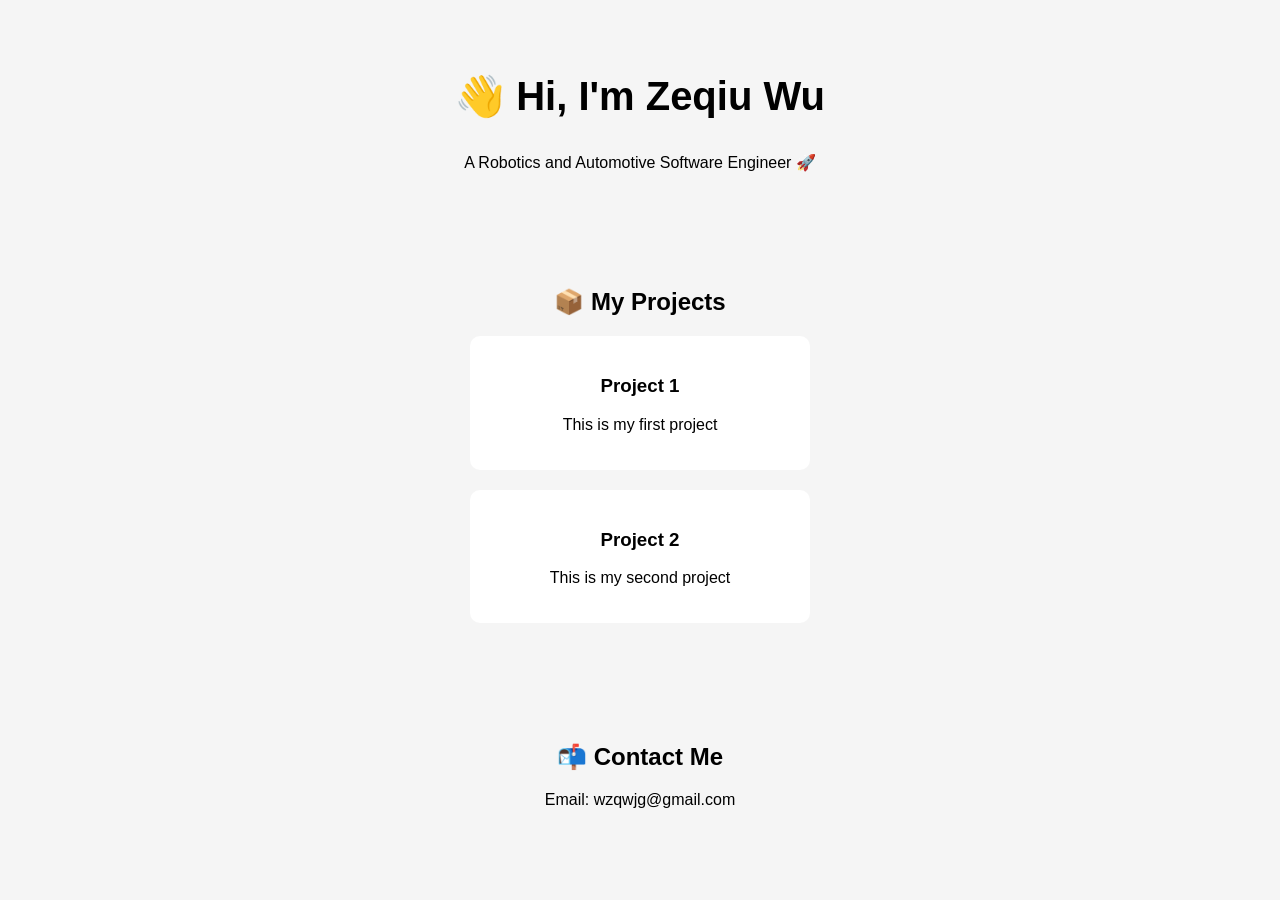
==== index.html @ 71a29bc9 "Add files via upload" ====
<!DOCTYPE html>
<html>
<head>
  <meta charset="UTF-8">
  <title>My Portfolio</title>
  <link rel="stylesheet" href="style.css">
</head>

<body>

  <!-- 个人介绍 -->
  <section>
    <h1>👋 Hi, I'm Zeqiu Wu</h1>
    <p>A Robotics and Automotive Software Engineer 🚀</p>
  </section>

  <!-- 项目展示 -->
  <section>
    <h2>📦 My Projects</h2>

    <div class="project">
      <h3>Project 1</h3>
      <p>This is my first project</p>
    </div>

    <div class="project">
      <h3>Project 2</h3>
      <p>This is my second project</p>
    </div>

  </section>

  <!-- 联系方式 -->
  <section>
    <h2>📬 Contact Me</h2>
    <p>Email: wzqwjg@gmail.com</p>
  </section>

</body>
</html>
---- style.css ----
body {
  font-family: Arial, sans-serif;
  margin: 0;
  background-color: #f5f5f5;
}

/* 每个区块 */
section {
  padding: 40px;
  text-align: center;
}

/* 标题 */
h1 {
  font-size: 40px;
}

h2 {
  margin-top: 20px;
}

/* 项目卡片 */
.project {
  background: white;
  margin: 20px auto;
  padding: 20px;
  width: 300px;
  border-radius: 10px;
}
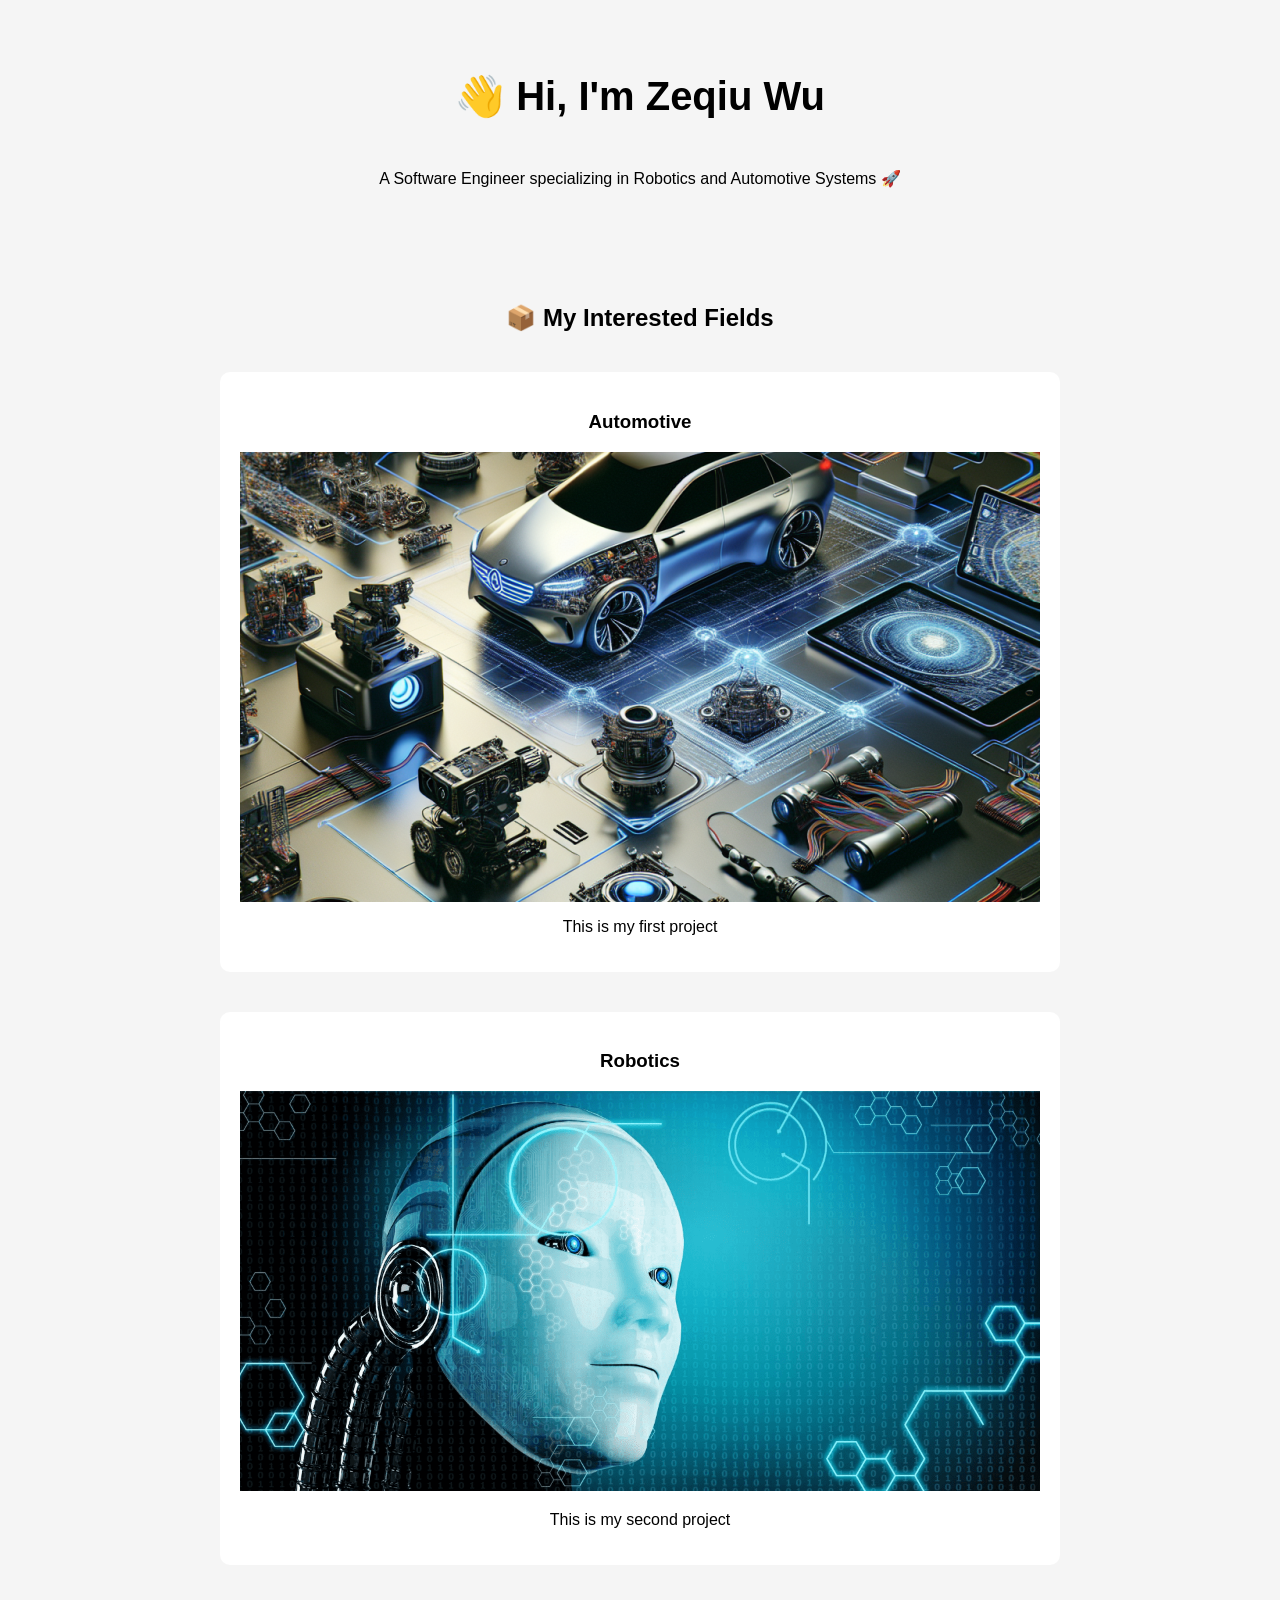
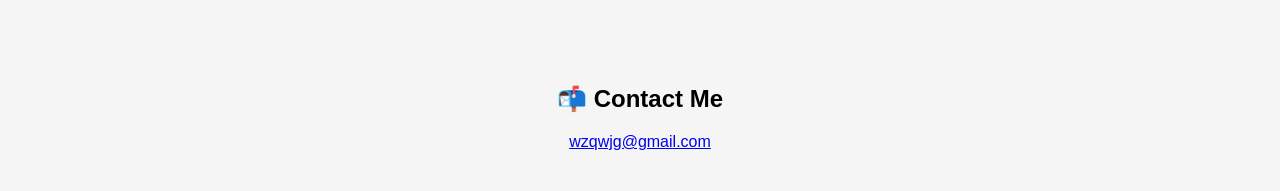
==== commit 21f0a6f9: "Add PICUTRE Version 1.1: add picture on the home page" ====
--- a/index.html
+++ b/index.html
@@ -1,5 +1,6 @@
 <!DOCTYPE html>
 <html>
+
 <head>
   <meta charset="UTF-8">
   <title>My Portfolio</title>
@@ -11,20 +12,26 @@
   <!-- 个人介绍 -->
   <section>
     <h1>👋 Hi, I'm Zeqiu Wu</h1>
-    <p>A Robotics and Automotive Software Engineer 🚀</p>
+    <p>A Software Engineer specializing in Robotics and Automotive Systems 🚀</p>
   </section>
 
   <!-- 项目展示 -->
   <section>
-    <h2>📦 My Projects</h2>
+    <h2>📦 My Interested Fields</h2>
 
     <div class="project">
-      <h3>Project 1</h3>
+      <h3>Automotive</h3>
+      <!--div class="image-container"-->
+        <img src="images/Automotive.png" alt="Automotive">
+      <!--/div-->
       <p>This is my first project</p>
     </div>
 
     <div class="project">
-      <h3>Project 2</h3>
+      <h3>Robotics</h3>
+      <div class="image-container">
+        <img src="images/Robotics.png" alt="Robotics">
+      </div>
       <p>This is my second project</p>
     </div>
 
@@ -33,8 +40,9 @@
   <!-- 联系方式 -->
   <section>
     <h2>📬 Contact Me</h2>
-    <p>Email: wzqwjg@gmail.com</p>
+    <a href="mailto:wzqwjg@gmail.com">wzqwjg@gmail.com</a>
   </section>
 
 </body>
+
 </html>
--- a/style.css
+++ b/style.css
@@ -8,6 +8,9 @@
 section {
   padding: 40px;
   text-align: center;
+  display: flex;
+  flex-direction: column;
+  align-items: center;
 }
 
 /* 标题 */
@@ -24,6 +27,20 @@
   background: white;
   margin: 20px auto;
   padding: 20px;
-  width: 300px;
   border-radius: 10px;
+  display: flex;
+  justify-content: center;
+  align-items: center;
+  flex-direction: column;
+  max-width: 800px;
+}
+
+.image-container {
+  object-fit: contain;
+  object-position: 50% 50%;
+}
+
+.image-container img {
+  width: 100%;
+  height: 100%;
 }
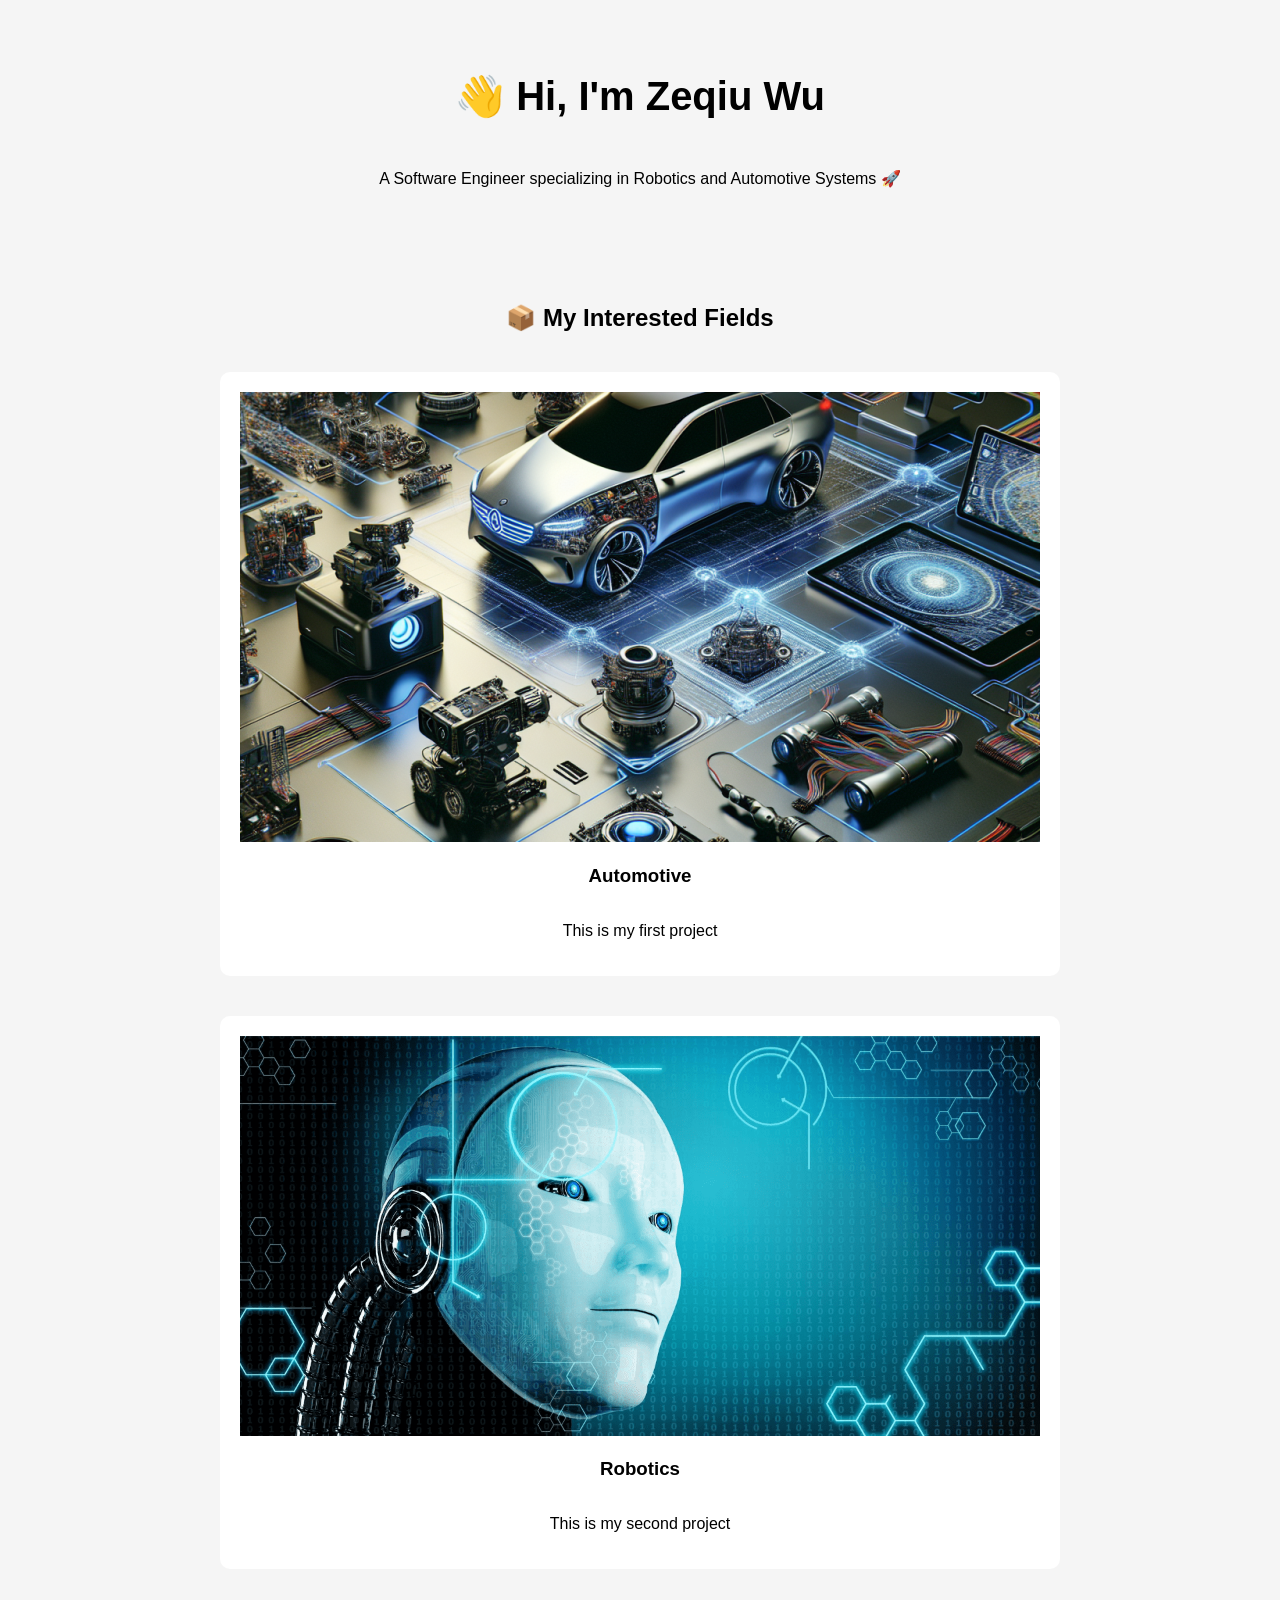
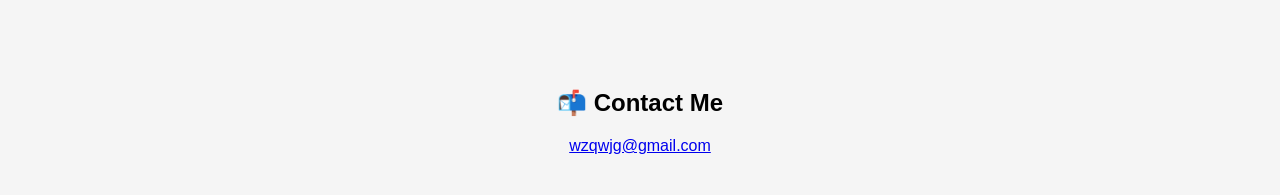
==== commit 74df627e: "add sub webpage version 1.2 add sub web page" ====
--- a/index.html
+++ b/index.html
@@ -20,18 +20,22 @@
     <h2>📦 My Interested Fields</h2>
 
     <div class="project">
-      <h3>Automotive</h3>
-      <!--div class="image-container"-->
-        <img src="images/Automotive.png" alt="Automotive">
-      <!--/div-->
+      <a href="automotive.html">
+        <div class="image-container">
+          <img src="images/Automotive.png" alt="Automotive">
+        </div>
+        <h3>Automotive</h3>
+      </a>
       <p>This is my first project</p>
     </div>
 
     <div class="project">
-      <h3>Robotics</h3>
-      <div class="image-container">
-        <img src="images/Robotics.png" alt="Robotics">
-      </div>
+      <a href="robotics.html">
+        <div class="image-container">
+          <img src="images/Robotics.png" alt="Robotics">
+        </div>
+        <h3>Robotics</h3>
+      </a>
       <p>This is my second project</p>
     </div>
 
--- a/style.css
+++ b/style.css
@@ -43,4 +43,10 @@
 .image-container img {
   width: 100%;
   height: 100%;
-}+}
+
+.project a {
+  text-decoration: none;
+  color: inherit;
+  display: block;
+}
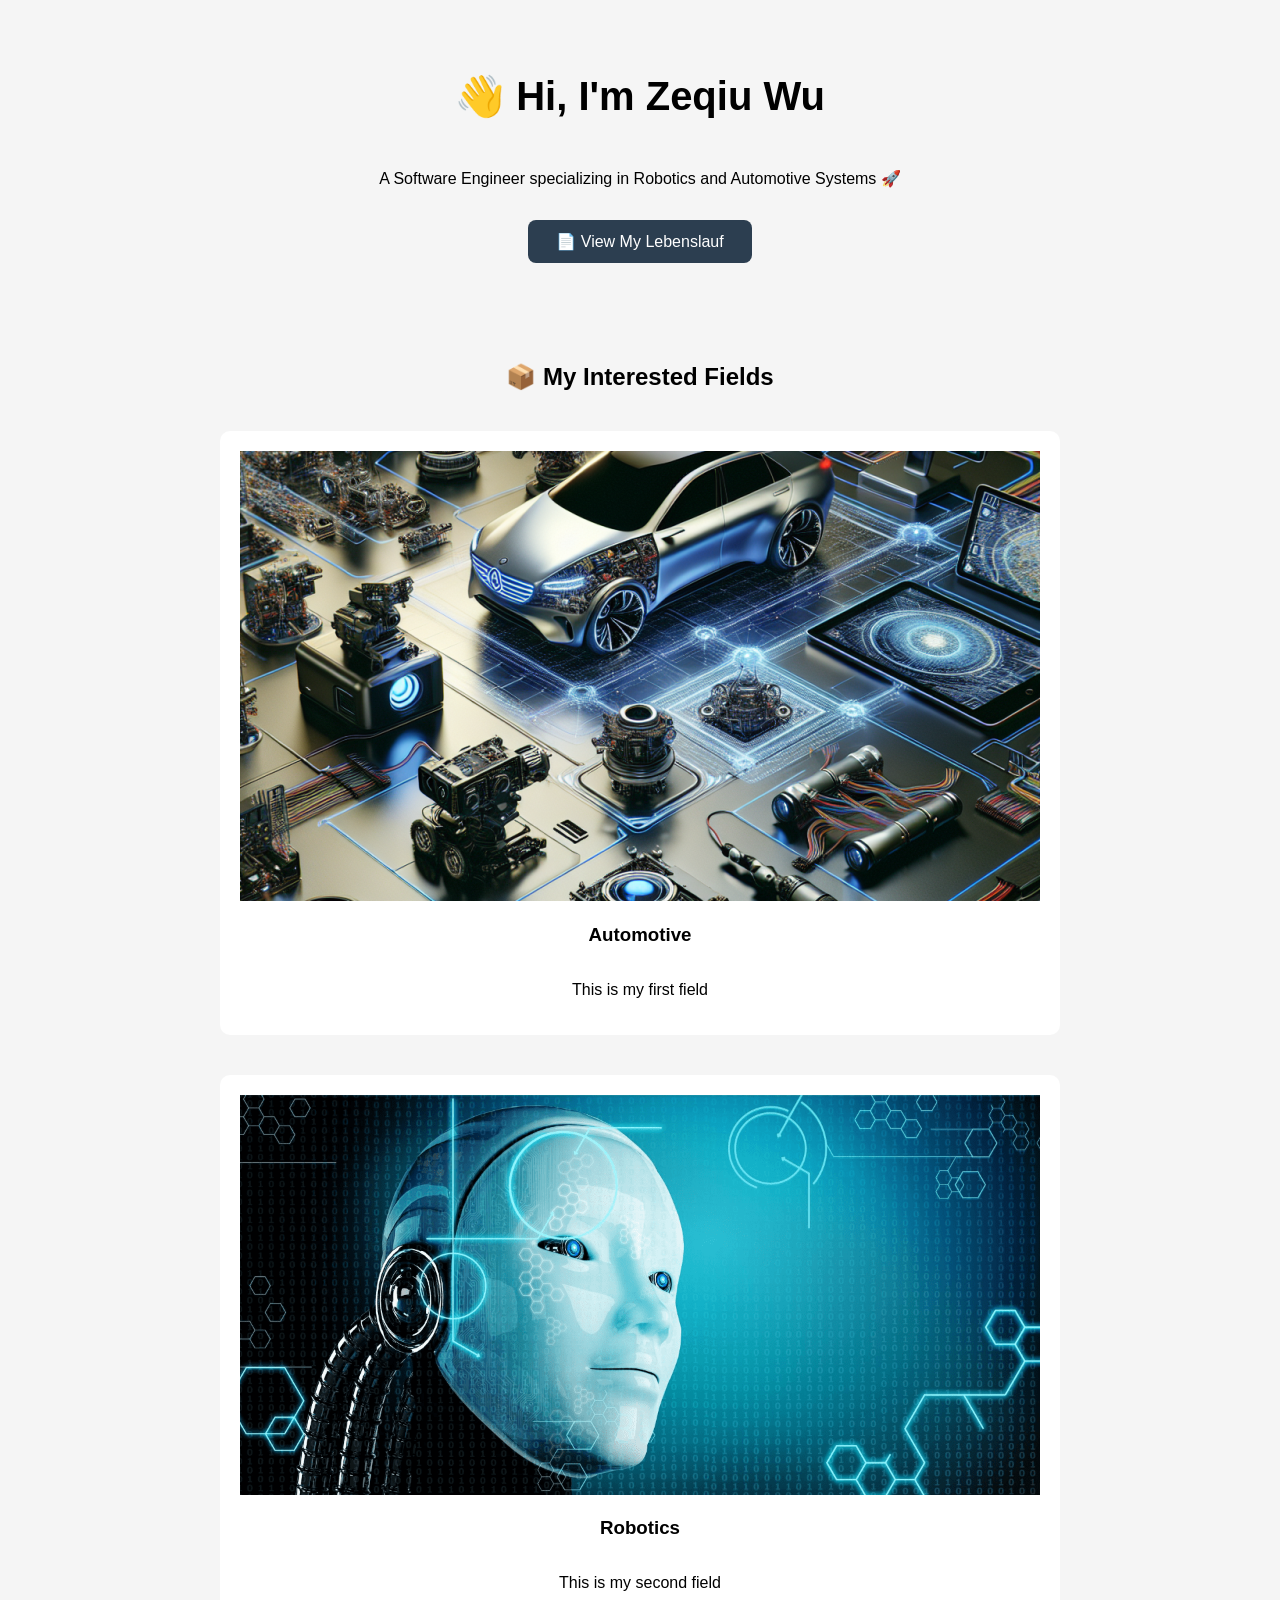
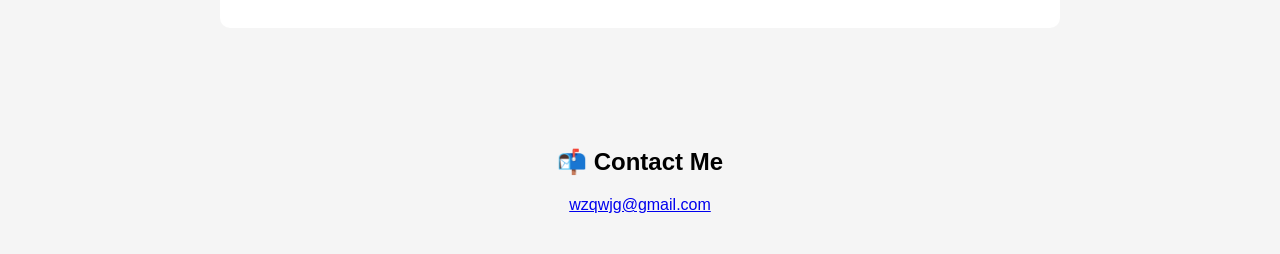
==== commit 2f5237bf: "version 24 Jun add Lebenslauf and bilingual" ====
--- a/index.html
+++ b/index.html
@@ -13,6 +13,7 @@
   <section>
     <h1>👋 Hi, I'm Zeqiu Wu</h1>
     <p>A Software Engineer specializing in Robotics and Automotive Systems 🚀</p>
+    <a href="lebenslauf.html" class="cv-button">📄 View My Lebenslauf</a>
   </section>
 
   <!-- 项目展示 -->
@@ -26,7 +27,7 @@
         </div>
         <h3>Automotive</h3>
       </a>
-      <p>This is my first project</p>
+      <p>This is my first field</p>
     </div>
 
     <div class="project">
@@ -36,7 +37,7 @@
         </div>
         <h3>Robotics</h3>
       </a>
-      <p>This is my second project</p>
+      <p>This is my second field</p>
     </div>
 
   </section>
--- a/style.css
+++ b/style.css
@@ -50,3 +50,38 @@
   color: inherit;
   display: block;
 }
+
+.description {
+  max-width: 600px;
+  margin: 20px 0;
+  line-height: 1.6;
+  text-align: left; 
+}
+
+.image-row {
+  display: flex;
+  gap: 20px;
+  justify-content: center;
+  margin: 30px 0;
+}
+
+.image-row img {
+  width: 15%;
+  border-radius: 10px;
+}
+
+.cv-button {
+  display: inline-block;
+  margin-top: 16px;
+  padding: 12px 28px;
+  background-color: #2c3e50;
+  color: white;
+  text-decoration: none;
+  border-radius: 8px;
+  font-size: 16px;
+  transition: background-color 0.2s;
+}
+
+.cv-button:hover {
+  background-color: #1a252f;
+}
